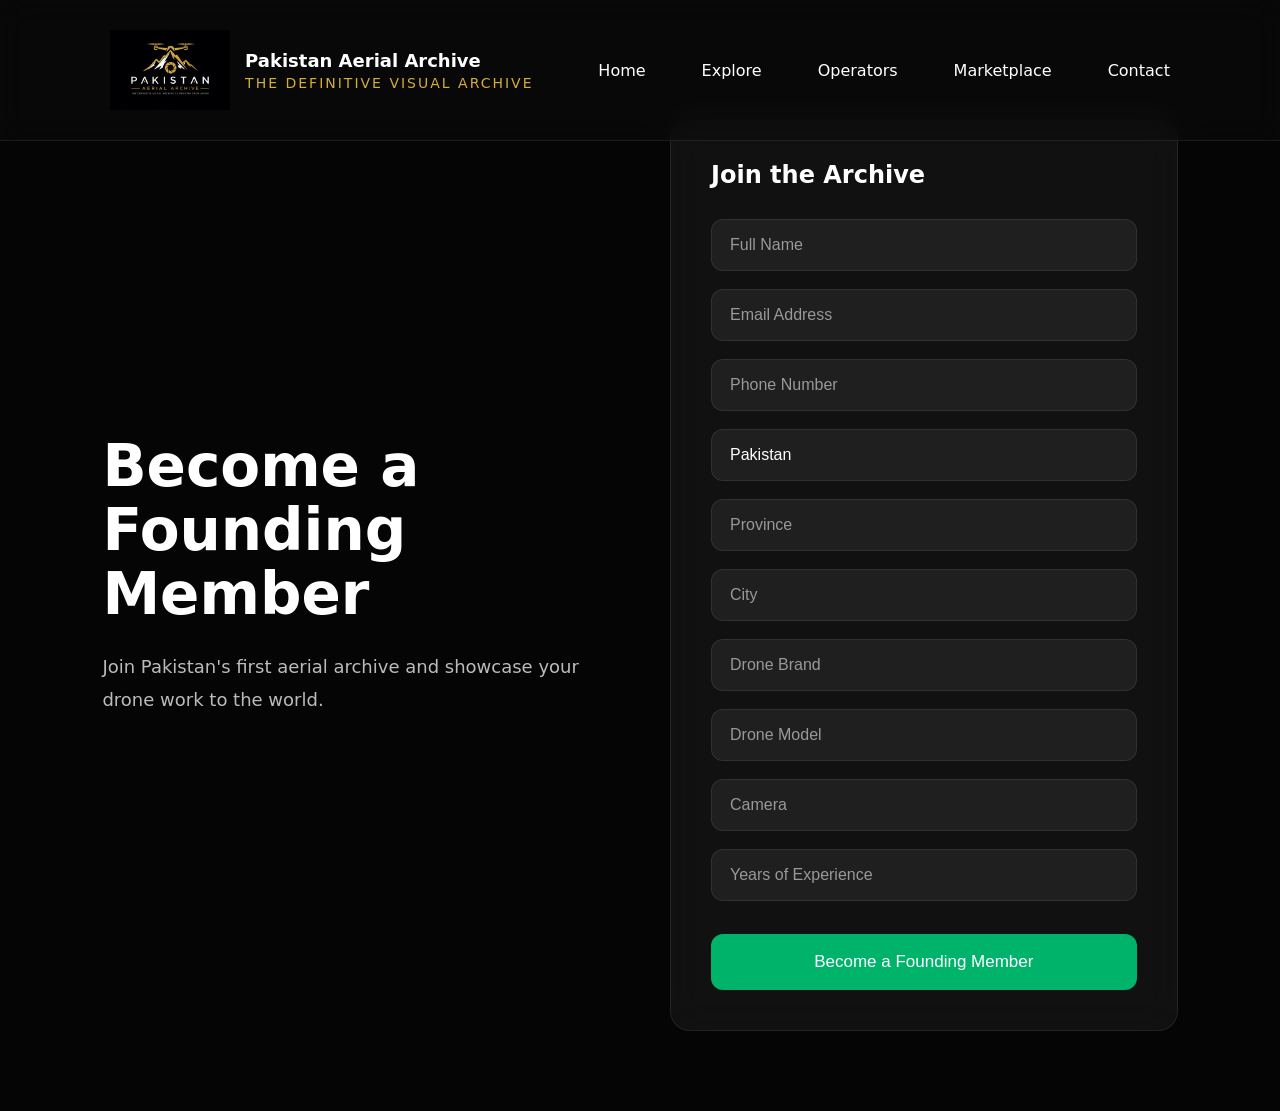
==== join.html @ aeb91022 "From integration" ====
<!DOCTYPE html>
<html lang="en">

<head>

    <meta charset="UTF-8">

    <meta name="viewport" content="width=device-width, initial-scale=1.0">

    <title>Join the Archive | Pakistan Aerial Archive</title>

    <link rel="stylesheet" href="css/style.css">

    <link rel="stylesheet" href="css/join.css">

</head>

<body>

<header class="nav">

    <div class="container">

        <a href="index.html" class="logo">

            <img src="images/logo.png" alt="Pakistan Aerial Archive Logo">

            <div>

                <h2>Pakistan Aerial Archive</h2>

                <span>The Definitive Visual Archive</span>

            </div>

        </a>

        <nav>

            <a href="index.html">Home</a>

            <a href="#">Explore</a>

            <a href="#">Operators</a>

            <a href="#">Marketplace</a>

            <a href="#">Contact</a>

        </nav>

    </div>

</header>


<section class="join-page">

    <div class="join-left">

        <h1>Become a Founding Member</h1>

        <p>
            Join Pakistan's first aerial archive and showcase your drone work to the world.
        </p>

    </div>

    <div class="join-right">

    <h2>Join the Archive</h2>

    <form class="join-form">

        <input type="text" placeholder="Full Name" required>

        <input type="email" placeholder="Email Address" required>

        <input type="tel" placeholder="Phone Number">

        <input type="text" placeholder="Country" value="Pakistan">

        <input type="text" placeholder="Province">

        <input type="text" placeholder="City">

        <input type="text" placeholder="Drone Brand">

        <input type="text" placeholder="Drone Model">

        <input type="text" placeholder="Camera">

        <input type="number" placeholder="Years of Experience">

        <button type="submit">
            Become a Founding Member
        </button>

    </form>

</div>

</section>

</body>

</html>
---- css/style.css ----
*{margin:0;padding:0;box-sizing:border-box}body{font-family:system-ui,sans-serif;background:#0b0b0b;color:#fff}
.nav{position:fixed;top:0;left:0;right:0;display:flex;justify-content:space-between;align-items:center;padding:18px 5%;background:rgba(0,0,0,.25);backdrop-filter:blur(12px);z-index:10}
.logo{display:flex;align-items:center;gap:10px}.logo img{height:42px}.logo span{font-weight:700}
nav a{color:#fff;text-decoration:none;margin-left:22px}
.hero{height:100vh;position:relative;display:flex;align-items:center}.hero-img,.overlay{position:absolute;inset:0;width:100%;height:100%}.hero-img{
object-fit:cover;object-position:center;}.overlay{background:linear-gradient(to right,rgba(0,0,0,.75),rgba(0,0,0,.25))}
.hero-content{position:relative;z-index:2;max-width:700px;padding:170px 8% 0;}.hero h1{font-size:72px;line-height:1}.hero p{margin:20px 0;color:#d4af37;font-size:20px}
.btn{display:inline-block;padding:14px 26px;border-radius:40px;text-decoration:none;margin-right:10px}.gold{background:#d4af37;color:#111}.ghost{border:1px solid #fff;color:#fff}
.section{padding:90px 8%}.section h2{text-align:center;margin-bottom:35px}.grid{display:grid;grid-template-columns:repeat(auto-fit,minmax(280px,1fr));gap:24px}.tile{background:#151515;border-radius:16px;overflow:hidden}.tile img{width:100%;height:240px;object-fit:cover}.tile h3{padding:16px}.dark{background:#111}.chips{display:flex;flex-wrap:wrap;justify-content:center;gap:12px}.chips span{padding:12px 20px;border:1px solid #333;border-radius:30px}footer{text-align:center;padding:30px;background:#000}
@media(max-width:768px){nav{display:none}.logo span{display:none}.hero h1{font-size:44px}}
.nav{
    position:fixed;
    top:0;
    left:0;
    width:100%;
    z-index:999;
    background:rgba(15,15,15,.35);
    backdrop-filter:blur(16px);
    -webkit-backdrop-filter:blur(16px);
    border-bottom:1px solid rgba(255,255,255,.08);
}

.container{
    width:min(92%,1400px);
    margin:auto;
    display:flex;
    align-items:center;
    justify-content:space-between;
    padding:12px 0;
}

.logo{
    display:flex;
    align-items:center;
    gap:15px;
    text-decoration:none;
}

.logo img{
    width:120px;
    height:auto;
    display:block;
}

.logo h2{
    color:#fff;
    font-size:18px;
    margin-bottom:2px;
}

.logo span{
    display:block;
    margin-top:4px;
    font-size:14px;
    font-weight:500;
    letter-spacing:2px;
    text-transform:uppercase;
    color:#D4AF37;
    opacity:1;
}

nav{
    display:flex;
    gap:34px;
}

nav a{
    color:white;
    text-decoration:none;
    font-weight:500;
    transition:.3s;
    position:relative;
}

nav a:hover{
    color:#d4af37;
}

nav a::after{
    content:'';
    position:absolute;
    bottom:-4px;
    left:0;
    width:0;
    height:1.5px;
    background:#d4af37;
    transition:.3s;
}

nav a:hover::after{
    width:100%;
}
/* ==========================
   Hamburger Menu
========================== */

.menu-toggle{
    display:none;
    font-size:32px;
    color:#fff;
    cursor:pointer;
    user-select:none;
}

#nav-menu{
    display:flex;
    gap:34px;
}
/* =======================================
   Responsive Design
======================================= */
@media (max-width:768px){

    .container{
        flex-direction:row;
        justify-content:space-between;
        align-items:center;
    }

    .logo{
        flex-direction:row;
    }

    .logo img{
        width:70px;
    }

    .logo h2{
        font-size:18px;
    }

    .logo span{
        font-size:10px;
    }

    .menu-toggle{
        display:block;
    }

    #nav-menu{
        position:absolute;
        top:100%;
        left:0;
        width:100%;
        background:#111;
        display:none;
        flex-direction:column;
        align-items:center;
        padding:25px 0;
        gap:20px;
    }

    #nav-menu.active{
        display:flex;
    }

    .hero-content{
        padding:160px 25px 80px;
        text-align:center;
    }

    .hero h1{
        font-size:42px;
    }

    .hero p{
        font-size:18px;
    }

    .btn{
        display:block;
        width:100%;
        margin:12px 0;
    }

}
@media (max-width:480px){

    .hero h1{
        font-size:36px;
    }

    .hero p{
        font-size:16px;
    }

    .logo img{
        width:70px;
    }

    .logo h2{
        font-size:20px;
    }

    nav{
        gap:12px;
    }

    nav a{
        font-size:14px;
    }

}
@media (max-width:1024px){

}
---- css/join.css ----
.join-page{

    min-height:100vh;

    display:grid;

    grid-template-columns:1fr 1fr;

    background:#050505;

    padding:120px 8% 80px;

    gap:60px;

}

.join-left{

    display:flex;

    flex-direction:column;

    justify-content:center;

}

.join-left h1{

    font-size:58px;

    color:#fff;

    line-height:1.1;

}

.join-left p{

    color:#bbb;

    font-size:18px;

    margin-top:25px;

    line-height:1.8;

}

.join-right{

    background:rgba(255,255,255,.05);

    backdrop-filter:blur(20px);

    border-radius:20px;

    padding:40px;

    border:1px solid rgba(255,255,255,.08);

}
.join-form{

    display:flex;

    flex-direction:column;

    gap:18px;

    margin-top:30px;

}

.join-form input{

    background:rgba(255,255,255,.06);

    border:1px solid rgba(255,255,255,.08);

    padding:16px 18px;

    border-radius:12px;

    color:#fff;

    font-size:16px;

    outline:none;

    transition:.3s;

}

.join-form input::placeholder{

    color:#999;

}

.join-form input:focus{

    border-color:#00B36B;

    box-shadow:0 0 20px rgba(0,179,107,.3);

}

.join-form button{

    margin-top:15px;

    background:#00B36B;

    color:#fff;

    border:none;

    padding:18px;

    border-radius:12px;

    font-size:17px;

    cursor:pointer;

    transition:.3s;

}

.join-form button:hover{

    transform:translateY(-3px);

    box-shadow:0 15px 30px rgba(0,179,107,.35);

}
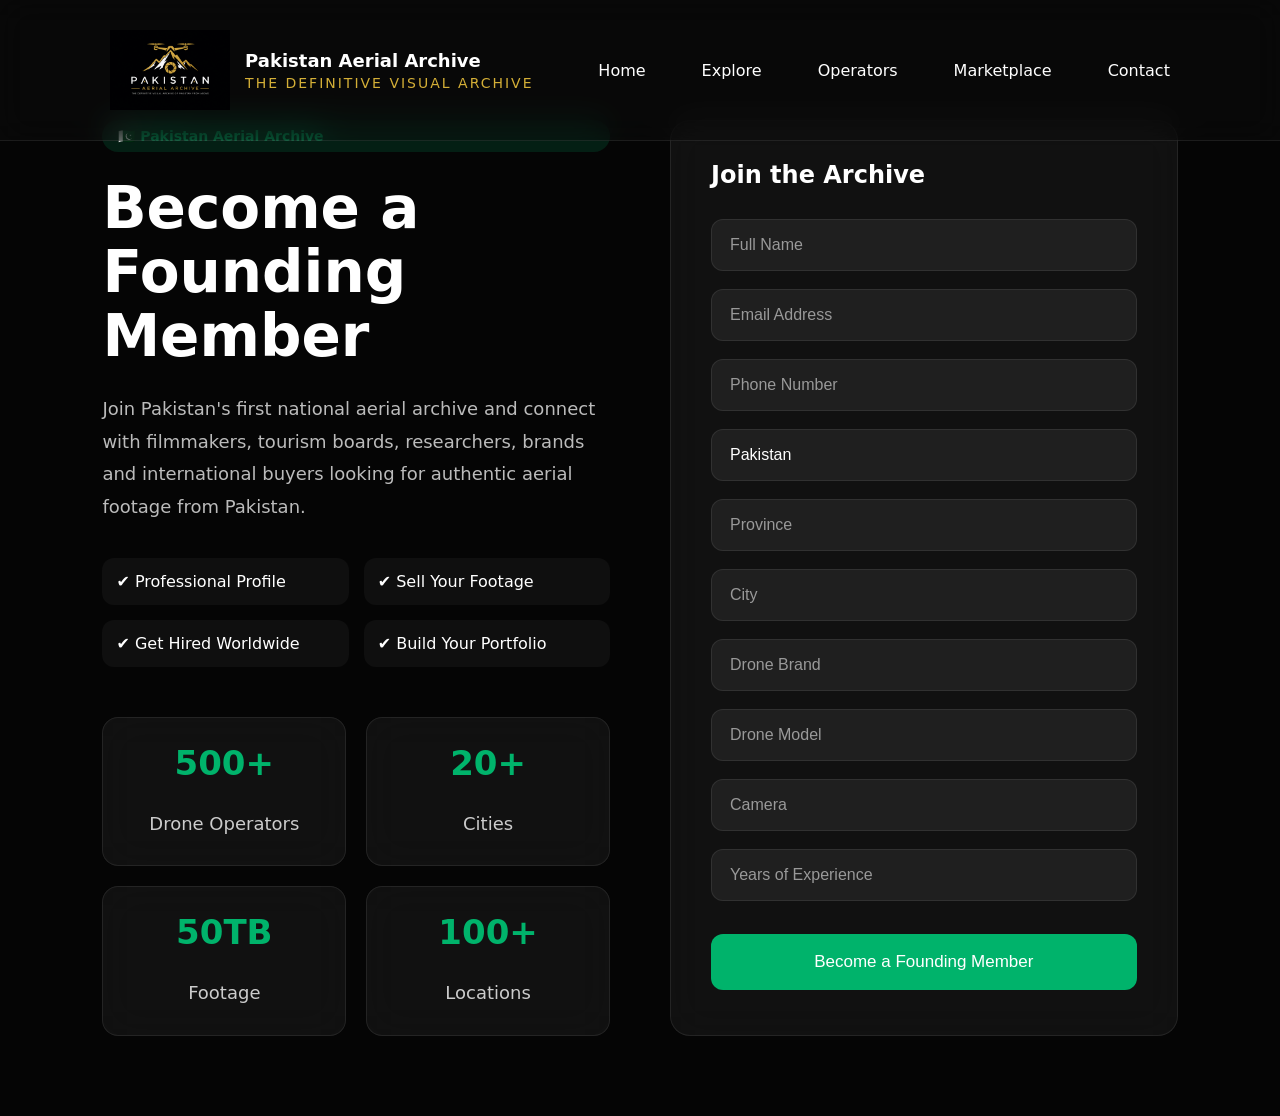
==== commit dfea7c31: "Form integration" ====
--- a/join.html
+++ b/join.html
@@ -58,13 +58,53 @@
 
     <div class="join-left">
 
-        <h1>Become a Founding Member</h1>
+    <span class="tag">🇵🇰 Pakistan Aerial Archive</span>
 
-        <p>
-            Join Pakistan's first aerial archive and showcase your drone work to the world.
-        </p>
+    <h1>Become a Founding Member</h1>
+
+    <p>
+        Join Pakistan's first national aerial archive and connect with filmmakers,
+        tourism boards, researchers, brands and international buyers looking for
+        authentic aerial footage from Pakistan.
+    </p>
+
+    <div class="benefits">
+
+        <div>✔ Professional Profile</div>
+
+        <div>✔ Sell Your Footage</div>
+
+        <div>✔ Get Hired Worldwide</div>
+
+        <div>✔ Build Your Portfolio</div>
 
     </div>
+
+    <div class="stats">
+
+        <div class="stat-card">
+            <h2>500+</h2>
+            <p>Drone Operators</p>
+        </div>
+
+        <div class="stat-card">
+            <h2>20+</h2>
+            <p>Cities</p>
+        </div>
+
+        <div class="stat-card">
+            <h2>50TB</h2>
+            <p>Footage</p>
+        </div>
+
+        <div class="stat-card">
+            <h2>100+</h2>
+            <p>Locations</p>
+        </div>
+
+    </div>
+
+</div>
 
     <div class="join-right">
 
--- a/css/join.css
+++ b/css/join.css
@@ -133,4 +133,91 @@
 
     box-shadow:0 15px 30px rgba(0,179,107,.35);
 
+}
+.tag{
+
+    display:inline-block;
+
+    background:rgba(0,179,107,.15);
+
+    color:#00B36B;
+
+    padding:8px 16px;
+
+    border-radius:30px;
+
+    margin-bottom:25px;
+
+    font-size:14px;
+
+    font-weight:600;
+
+}
+
+.benefits{
+
+    display:grid;
+
+    grid-template-columns:1fr 1fr;
+
+    gap:15px;
+
+    margin-top:35px;
+
+    color:white;
+
+}
+
+.benefits div{
+
+    background:rgba(255,255,255,.04);
+
+    padding:14px;
+
+    border-radius:12px;
+
+}
+
+.stats{
+
+    display:grid;
+
+    grid-template-columns:repeat(2,1fr);
+
+    gap:20px;
+
+    margin-top:50px;
+
+}
+
+.stat-card{
+
+    background:rgba(255,255,255,.05);
+
+    backdrop-filter:blur(20px);
+
+    border:1px solid rgba(255,255,255,.08);
+
+    padding:25px;
+
+    border-radius:16px;
+
+    text-align:center;
+
+}
+
+.stat-card h2{
+
+    color:#00B36B;
+
+    font-size:34px;
+
+    margin-bottom:10px;
+
+}
+
+.stat-card p{
+
+    color:#ccc;
+
 }
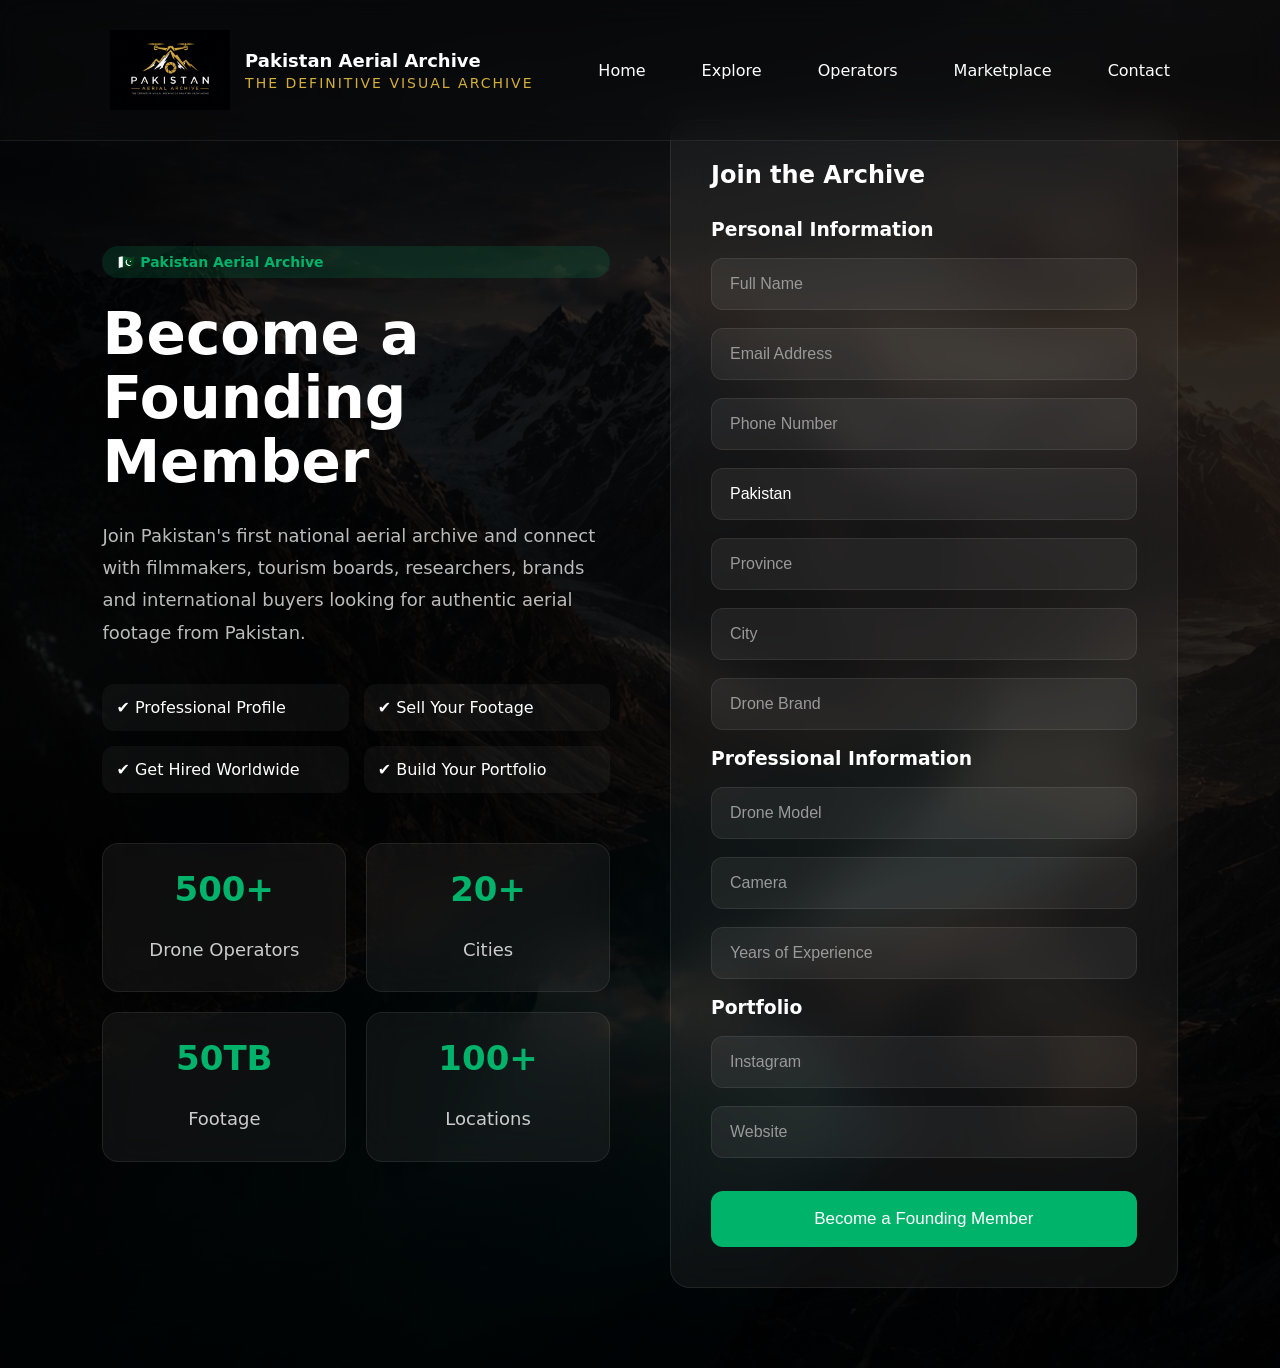
==== commit 9c5b258d: "form changes" ====
--- a/join.html
+++ b/join.html
@@ -111,7 +111,9 @@
     <h2>Join the Archive</h2>
 
     <form class="join-form">
-
+<h3 class="form-heading">
+Personal Information
+</h3>
         <input type="text" placeholder="Full Name" required>
 
         <input type="email" placeholder="Email Address" required>
@@ -125,13 +127,21 @@
         <input type="text" placeholder="City">
 
         <input type="text" placeholder="Drone Brand">
-
+<h3 class="form-heading">
+Professional Information
+</h3>
         <input type="text" placeholder="Drone Model">
 
         <input type="text" placeholder="Camera">
 
         <input type="number" placeholder="Years of Experience">
+<h3 class="form-heading">
+Portfolio
+</h3>
 
+<input type="url" placeholder="Instagram">
+
+<input type="url" placeholder="Website">
         <button type="submit">
             Become a Founding Member
         </button>
--- a/css/join.css
+++ b/css/join.css
@@ -1,12 +1,26 @@
 .join-page{
 
-    min-height:100vh;
-
-    display:grid;
-
+    min-height:calc(100vh - 90px);
+    display:grid;
     grid-template-columns:1fr 1fr;
-
-    background:#050505;
+    align-items:stretch;
+    .join-left,
+.join-right{
+}
+
+    display:grid;
+
+    grid-template-columns:1fr 1fr;
+
+    background:linear-gradient(
+rgba(0,0,0,.82),
+rgba(0,0,0,.82)
+),
+url("../images/hero.jpeg");
+
+background-size:cover;
+
+background-position:center;;
 
     padding:120px 8% 80px;
 
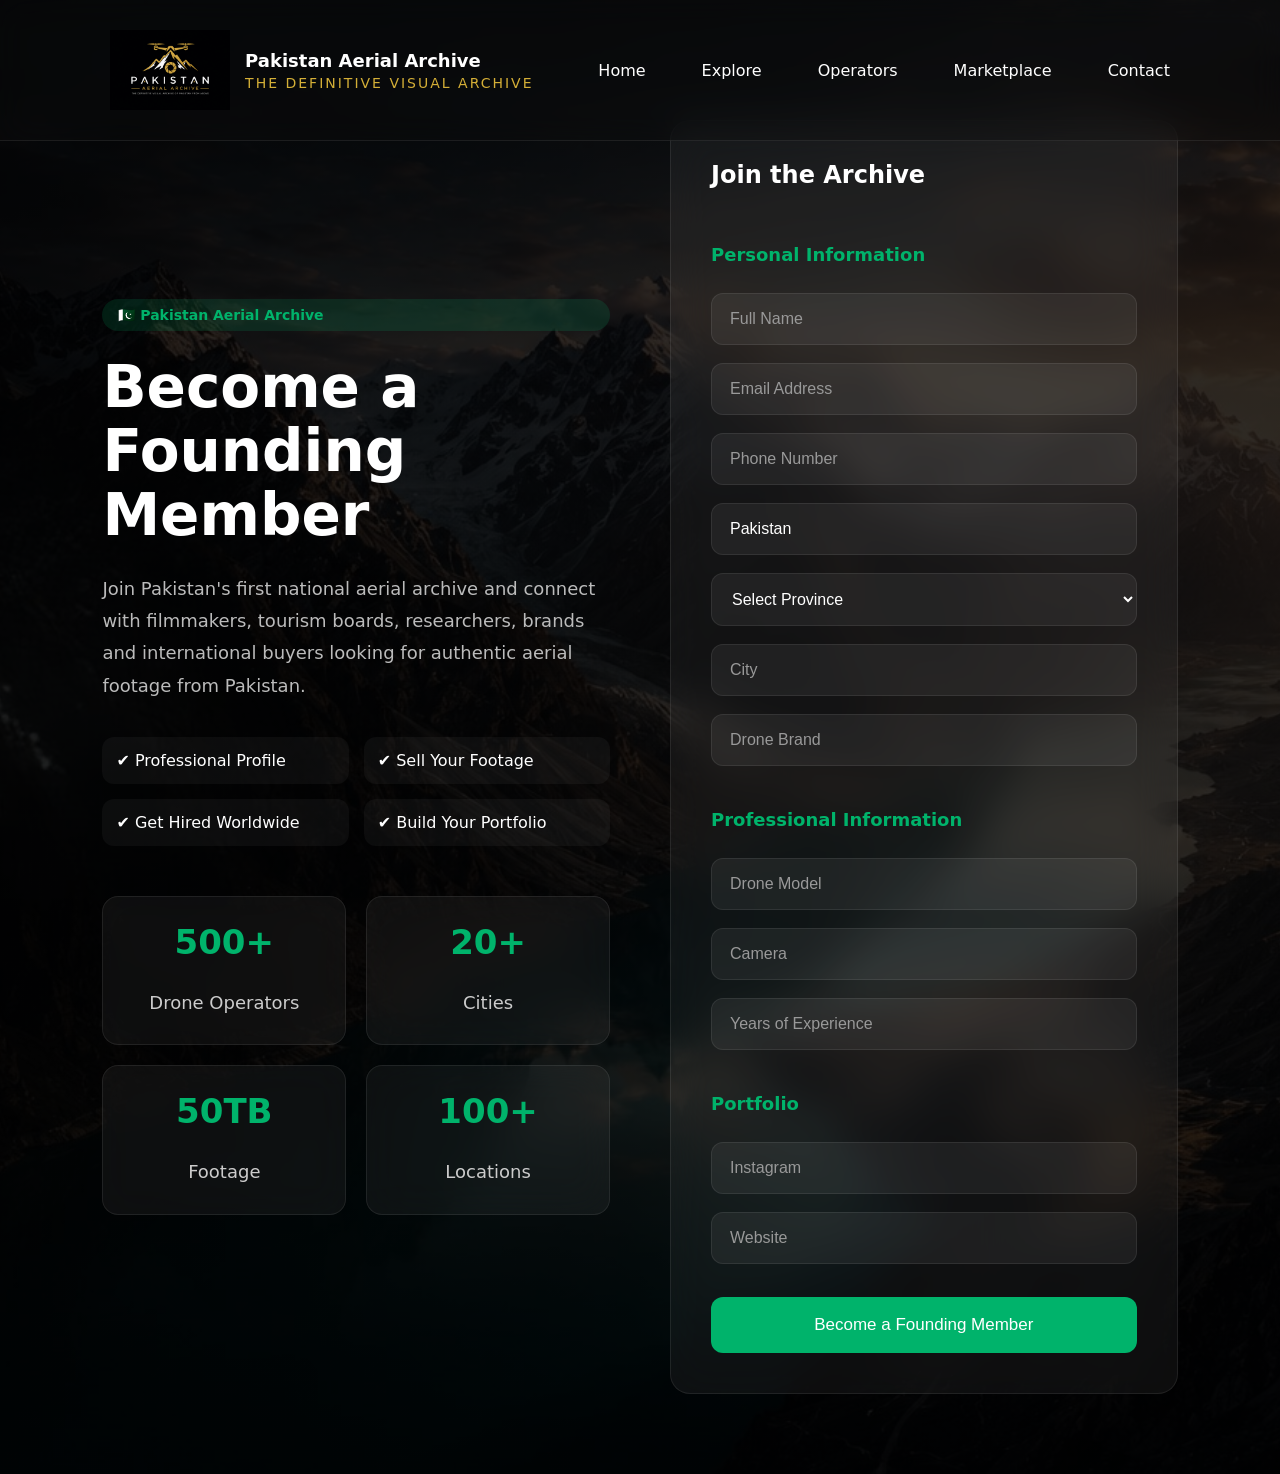
==== commit 0cafbba0: "form changes" ====
--- a/join.html
+++ b/join.html
@@ -122,7 +122,25 @@
 
         <input type="text" placeholder="Country" value="Pakistan">
 
-        <input type="text" placeholder="Province">
+        <select>
+
+<option>Select Province</option>
+
+<option>Punjab</option>
+
+<option>Sindh</option>
+
+<option>Khyber Pakhtunkhwa</option>
+
+<option>Balochistan</option>
+
+<option>Gilgit Baltistan</option>
+
+<option>Azad Kashmir</option>
+
+<option>Islamabad Capital Territory</option>
+
+</select> 
 
         <input type="text" placeholder="City">
 
--- a/css/join.css
+++ b/css/join.css
@@ -234,4 +234,32 @@
 
     color:#ccc;
 
+}.form-heading{
+
+    margin-top:25px;
+
+    margin-bottom:10px;
+
+    color:#00B36B;
+
+    font-size:18px;
+
+    font-weight:600;
+
+}.join-form select{
+
+    background:rgba(255,255,255,.06);
+
+    border:1px solid rgba(255,255,255,.08);
+
+    padding:16px;
+
+    border-radius:12px;
+
+    color:#fff;
+
+    font-size:16px;
+
+    outline:none;
+
 }
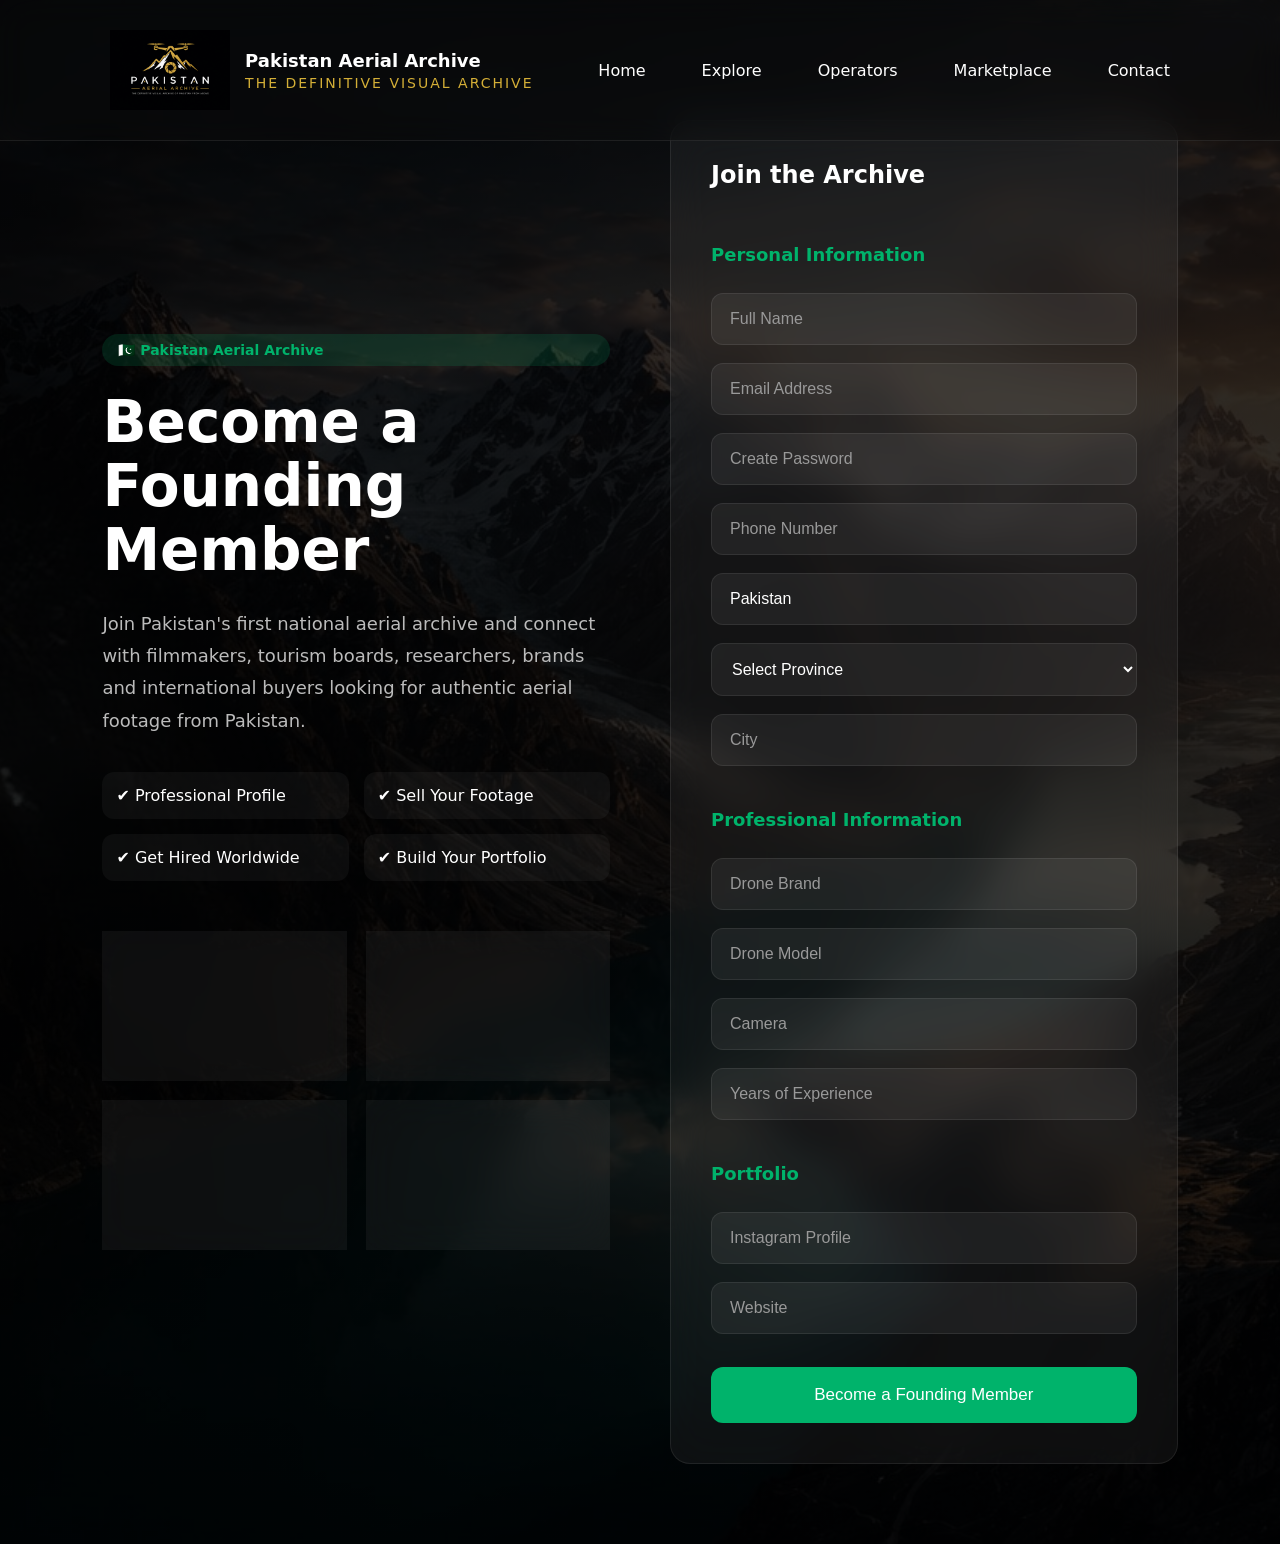
==== commit a31c4e4e: "firebase" ====
--- a/join.html
+++ b/join.html
@@ -110,66 +110,59 @@
 
     <h2>Join the Archive</h2>
 
-    <form class="join-form">
-<h3 class="form-heading">
-Personal Information
-</h3>
-        <input type="text" placeholder="Full Name" required>
+    <form class="join-form" id="joinForm">
 
-        <input type="email" placeholder="Email Address" required>
+<h3 class="form-heading">Personal Information</h3>
 
-        <input type="tel" placeholder="Phone Number">
+<input type="text" id="fullName" placeholder="Full Name" required>
 
-        <input type="text" placeholder="Country" value="Pakistan">
+<input type="email" id="email" placeholder="Email Address" required>
 
-        <select>
+<input type="password" id="password" placeholder="Create Password" required>
 
-<option>Select Province</option>
+<input type="tel" id="phone" placeholder="Phone Number">
 
-<option>Punjab</option>
+<input type="text" id="country" value="Pakistan">
 
-<option>Sindh</option>
+<select id="province">
+    <option>Select Province</option>
+    <option>Punjab</option>
+    <option>Sindh</option>
+    <option>Khyber Pakhtunkhwa</option>
+    <option>Balochistan</option>
+    <option>Gilgit Baltistan</option>
+    <option>Azad Jammu & Kashmir</option>
+    <option>Islamabad Capital Territory</option>
+</select>
 
-<option>Khyber Pakhtunkhwa</option>
+<input type="text" id="city" placeholder="City">
 
-<option>Balochistan</option>
+<h3 class="form-heading">Professional Information</h3>
 
-<option>Gilgit Baltistan</option>
+<input type="text" id="droneBrand" placeholder="Drone Brand">
 
-<option>Azad Kashmir</option>
+<input type="text" id="droneModel" placeholder="Drone Model">
 
-<option>Islamabad Capital Territory</option>
+<input type="text" id="camera" placeholder="Camera">
 
-</select> 
+<input type="number" id="experience" placeholder="Years of Experience">
 
-        <input type="text" placeholder="City">
+<h3 class="form-heading">Portfolio</h3>
 
-        <input type="text" placeholder="Drone Brand">
-<h3 class="form-heading">
-Professional Information
-</h3>
-        <input type="text" placeholder="Drone Model">
+<input type="url" id="instagram" placeholder="Instagram Profile">
 
-        <input type="text" placeholder="Camera">
+<input type="url" id="website" placeholder="Website">
 
-        <input type="number" placeholder="Years of Experience">
-<h3 class="form-heading">
-Portfolio
-</h3>
+<button type="submit">
+Become a Founding Member
+</button>
 
-<input type="url" placeholder="Instagram">
-
-<input type="url" placeholder="Website">
-        <button type="submit">
-            Become a Founding Member
-        </button>
-
-    </form>
+</form>
 
 </div>
 
 </section>
-
+<script type="module" src="js/auth.js"></script>
 </body>
 
 </html>
